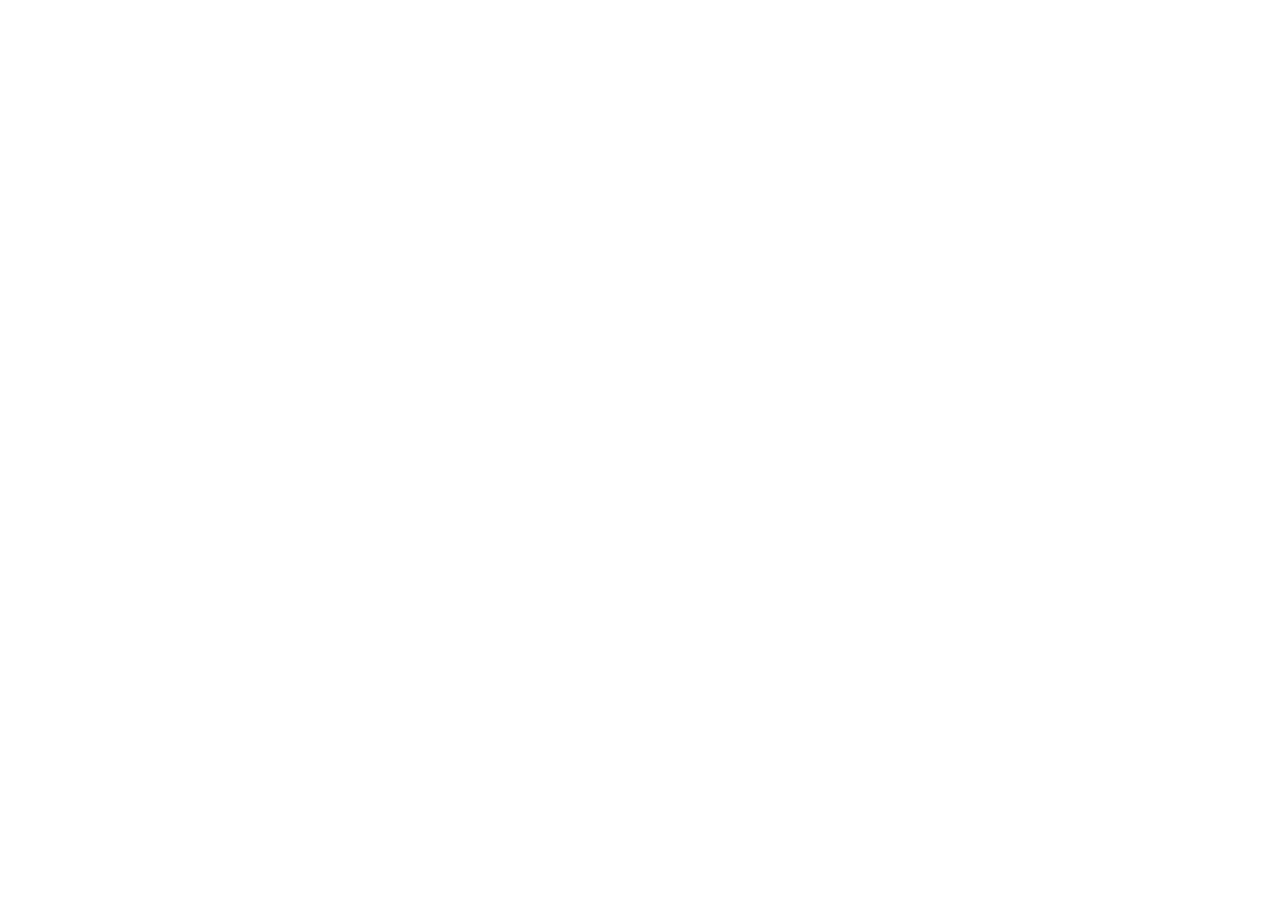
==== index.html @ 9ce5ea29 "Add files via upload" ====
<!DOCTYPE html>
<html lang="en">
<head>
  <meta charset="UTF-8">
  <meta name="viewport" content="width=device-width, initial-scale=1">
  <title>Gecko Lab — Biomimicry Research Platform</title>
  <link rel="stylesheet" href="css/style.css">
  <style>
    .main-content { max-width:1100px; padding-top:0 }

    /* ── Hero ── */
    .hero {
      min-height:calc(100vh - 58px);
      display:flex;flex-direction:column;justify-content:center;
      padding:4rem 0 3rem;position:relative;
    }
    .hero-canvas {
      position:fixed;top:58px;left:0;right:0;bottom:0;
      pointer-events:none;z-index:0;opacity:.6;
    }
    .hero-inner{position:relative;z-index:1}

    .eyebrow {
      display:flex;align-items:center;gap:1rem;margin-bottom:2rem;
    }
    .eyebrow-line{flex:1;max-width:60px;height:1px;background:var(--teal-mid)}
    .eyebrow-text {
      font-family:var(--fm);font-size:.65rem;letter-spacing:.18em;
      text-transform:uppercase;color:var(--teal);
    }

    .hero-title {
      font-family:var(--fd);
      font-size:clamp(3.5rem,9vw,7rem);
      font-weight:900;line-height:.92;letter-spacing:-.04em;
      color:var(--t1);margin-bottom:1.4rem;
      position:relative;
    }
    .hero-title .line-italic {
      display:block;font-style:italic;color:var(--teal);
      font-weight:300;font-size:.7em;letter-spacing:-.01em;
    }
    .hero-title .line-sub {
      display:block;font-weight:300;font-style:italic;
      font-size:.32em;color:var(--t3);letter-spacing:.02em;
      margin-top:.4rem;
    }

    .hero-desc {
      max-width:540px;font-size:1.05rem;color:var(--t2);
      line-height:1.7;margin-bottom:2.5rem;
    }

    .hero-stats {
      display:flex;gap:0;
      border:1px solid var(--border);border-radius:var(--r2);
      overflow:hidden;margin-bottom:3rem;
      width:fit-content;
    }
    .hero-stat {
      padding:1.2rem 1.8rem;border-right:1px solid var(--border);
      min-width:130px;
    }
    .hero-stat:last-child{border-right:none}
    .hero-stat .sv {
      font-family:var(--fm);font-size:1.35rem;font-weight:700;
      color:var(--teal);line-height:1;display:block;
    }
    .hero-stat .sl {
      font-family:var(--fm);font-size:.6rem;letter-spacing:.1em;
      text-transform:uppercase;color:var(--t3);margin-top:.35rem;display:block;
    }

    .hero-cta { display:flex;gap:.8rem;flex-wrap:wrap;align-items:center }
    .cta-primary {
      display:inline-flex;align-items:center;gap:.6rem;
      font-family:var(--fm);font-size:.78rem;font-weight:700;letter-spacing:.08em;
      text-transform:uppercase;padding:.75rem 1.6rem;border-radius:var(--r1);
      background:var(--teal);color:var(--bg);text-decoration:none;
      transition:.25s var(--ease);box-shadow:0 0 24px rgba(0,240,160,.3);
    }
    .cta-primary:hover{box-shadow:0 0 40px rgba(0,240,160,.5);transform:translateY(-2px)}
    .cta-secondary {
      display:inline-flex;align-items:center;gap:.5rem;
      font-family:var(--fm);font-size:.76rem;letter-spacing:.07em;
      text-transform:uppercase;padding:.72rem 1.4rem;border-radius:var(--r1);
      border:1px solid var(--border-2);color:var(--t2);text-decoration:none;
      transition:.2s var(--ease);background:transparent;
    }
    .cta-secondary:hover{color:var(--teal);border-color:var(--teal);background:var(--teal-dim)}

    /* ── Intro callout ── */
    .intro-block {
      background:linear-gradient(135deg,rgba(0,240,160,.065),rgba(0,240,160,.015));
      border:1px solid var(--border-2);border-radius:var(--r3);
      padding:2.2rem 2.5rem;margin:3rem 0;
      display:grid;grid-template-columns:1fr 2fr;gap:2rem;align-items:center;
    }
    .intro-block .ib-stat {
      text-align:center;
      border-right:1px solid var(--border);padding-right:2rem;
    }
    .ib-big {
      font-family:var(--fm);font-size:2.8rem;font-weight:700;
      color:var(--teal);line-height:1;display:block;
    }
    .ib-sub {
      font-family:var(--fm);font-size:.62rem;letter-spacing:.12em;
      text-transform:uppercase;color:var(--t3);margin-top:.5rem;display:block;
    }
    .intro-block h2{color:var(--teal);font-size:1.1rem;margin-bottom:.6rem}

    /* ── Nav section ── */
    .explore-label {
      font-family:var(--fm);font-size:.64rem;letter-spacing:.18em;
      text-transform:uppercase;color:var(--t4);margin-bottom:1.2rem;
      display:flex;align-items:center;gap:.8rem;
    }
    .explore-label::after{content:'';flex:1;height:1px;background:var(--border)}

    @media(max-width:680px){
      .hero-stats{flex-wrap:wrap;width:100%}
      .hero-stat{border-right:none;border-bottom:1px solid var(--border);min-width:calc(50% - 0px)}
      .intro-block{grid-template-columns:1fr}
      .ib-stat{border-right:none;border-bottom:1px solid var(--border);padding-right:0;padding-bottom:1.5rem;margin-bottom:.5rem}
    }
  </style>
</head>
<body>
<script src="js/layout.js"></script>
<script>
document.getElementById("main-content").style.maxWidth = "1100px";

// Particle hero canvas
const heroCanvasHTML = `<canvas class="hero-canvas" id="heroCanvas"></canvas>`;

document.getElementById("page-content").innerHTML = `
${heroCanvasHTML}

<div class="hero">
  <div class="hero-inner">

    <div class="eyebrow">
      <div class="eyebrow-line"></div>
      <span class="eyebrow-text">Specimen Archive — Gekkonidae Adhesion</span>
      <div class="eyebrow-line"></div>
    </div>

    <h1 class="hero-title reveal">
      Gecko
      <em class="line-italic">Inspired</em>
      Adhesion
      <span class="line-sub">An interactive biomimicry research platform</span>
    </h1>

    <p class="hero-desc reveal reveal-delay-1">
      How does a 100g lizard cling to glass with 150kg of adhesive force — with no glue, no suction,
      and no residue? The answer is 200 million years of evolution and 10 trillion molecular interactions.
      Explore the science that is reshaping materials, medicine, and space engineering.
    </p>

    <div class="hero-stats reveal reveal-delay-2">
      <div class="hero-stat">
        <span class="sv">~200,000</span>
        <span class="sl">Setae per toe</span>
      </div>
      <div class="hero-stat">
        <span class="sv">0.3–0.6<span style="font-size:.7em;font-weight:400"> nm</span></span>
        <span class="sl">VdW contact range</span>
      </div>
      <div class="hero-stat">
        <span class="sv">136 kg</span>
        <span class="sl">Load capacity</span>
      </div>
      <div class="hero-stat">
        <span class="sv">2002</span>
        <span class="sl">Mechanism proven</span>
      </div>
    </div>

    <div class="hero-cta reveal reveal-delay-3">
      <a class="cta-primary" href="setae.html">↓ Explore the Setae Model</a>
      <a class="cta-secondary" href="simulation.html">→ Run Simulation</a>
    </div>

  </div>
</div>

<div class="intro-block reveal">
  <div class="ib-stat">
    <span class="ib-big">×27</span>
    <span class="ib-sub">Stronger than 3M tape<br>per unit area</span>
  </div>
  <div>
    <h2>What is Gecko Biomimicry?</h2>
    <p>
      Geckos adhere to any surface — glass, concrete, vacuum — using millions of <strong style="color:var(--t1)">setae</strong>: hair-like
      β-keratin filaments that branch into nanoscale <strong style="color:var(--t1)">spatulae</strong>. At 0.3–0.6 nm separation,
      <strong style="color:var(--t1)">van der Waals forces</strong> engage — individually weak, collectively irresistible. The grip is
      directional, dry, residue-free, and self-cleaning. Scientists have spent two decades building synthetic versions.
      This platform documents that journey.
    </p>
  </div>
</div>

<div class="explore-label">Explore the Research</div>

<div class="nav-grid">
  <a class="nav-card reveal" href="mechanism.html">
    <span class="nc-coord">01 / PHYSICS</span>
    <span class="nc-icon">⚛️</span>
    <div class="nc-title">Mechanism</div>
    <div class="nc-desc">Interactive van der Waals force explorer — adjust distance and contact quality, watch the physics change.</div>
    <div class="nc-arrow">Explore → </div>
  </a>
  <a class="nav-card reveal reveal-delay-1" href="setae.html">
    <span class="nc-coord">02 / ANATOMY</span>
    <span class="nc-icon">🔬</span>
    <div class="nc-title">Setae Anatomy</div>
    <div class="nc-desc">Scroll-driven zoom from gecko toe → lamellae → setae → spatulae → van der Waals molecules.</div>
    <div class="nc-arrow">Explore → </div>
  </a>
  <a class="nav-card reveal reveal-delay-2" href="simulation.html">
    <span class="nc-coord">03 / SIMULATION</span>
    <span class="nc-icon">📐</span>
    <div class="nc-title">Load Simulation</div>
    <div class="nc-desc">Compare 5 adhesive types under real loads across Earth, Mars, Moon, and the ISS. Peer-reviewed physics.</div>
    <div class="nc-arrow">Explore → </div>
  </a>
  <a class="nav-card reveal" href="applications.html">
    <span class="nc-coord">04 / ENGINEERING</span>
    <span class="nc-icon">🚀</span>
    <div class="nc-title">Applications</div>
    <div class="nc-desc">Gecko tape to NASA Astrobee — how this biology is reshaping robotics, medicine, and space exploration.</div>
    <div class="nc-arrow">Explore → </div>
  </a>
  <a class="nav-card reveal reveal-delay-1" href="timeline.html">
    <span class="nc-coord">05 / HISTORY</span>
    <span class="nc-icon">📅</span>
    <div class="nc-title">Timeline</div>
    <div class="nc-desc">From Kellar Autumn's 2002 van der Waals proof to NASA ISS deployment in 2021 — two decades of breakthroughs.</div>
    <div class="nc-arrow">Explore → </div>
  </a>
  <a class="nav-card reveal reveal-delay-2" href="future.html">
    <span class="nc-coord">06 / FRONTIER</span>
    <span class="nc-icon">🔭</span>
    <div class="nc-title">Future Potential</div>
    <div class="nc-desc">Carbon nanotube setae, switchable adhesion, orbital debris capture — what the next decade holds.</div>
    <div class="nc-arrow">Explore → </div>
  </a>
  <a class="nav-card reveal" href="research.html">
    <span class="nc-coord">07 / LITERATURE</span>
    <span class="nc-icon">📄</span>
    <div class="nc-title">Research Papers</div>
    <div class="nc-desc">The foundational Nature, PNAS, and Science papers with live DOI links and key findings.</div>
    <div class="nc-arrow">Explore → </div>
  </a>
  <a class="nav-card reveal reveal-delay-1" href="about.html">
    <span class="nc-coord">08 / PROJECT</span>
    <span class="nc-icon">🧪</span>
    <div class="nc-title">About</div>
    <div class="nc-desc">The team, the project scope, and the academic context behind this research platform.</div>
    <div class="nc-arrow">Explore → </div>
  </a>
</div>
`;

// ── Hero particle canvas ──────────────────────────────────────────
(function() {
  const canvas = document.getElementById("heroCanvas");
  if (!canvas) return;
  const ctx = canvas.getContext("2d");
  let W, H, dpr, particles = [], connections = [];

  function resize() {
    dpr = Math.min(window.devicePixelRatio || 1, 2);
    W = window.innerWidth; H = window.innerHeight;
    canvas.style.width = W + "px"; canvas.style.height = H + "px";
    canvas.width = W * dpr; canvas.height = H * dpr;
    ctx.setTransform(dpr, 0, 0, dpr, 0, 0);
    init();
  }

  function init() {
    const n = Math.floor((W * H) / 22000);
    particles = Array.from({ length: n }, () => ({
      x: Math.random() * W, y: Math.random() * H,
      vx: (Math.random() - .5) * .25, vy: (Math.random() - .5) * .25,
      r: .8 + Math.random() * 1.8,
      a: .1 + Math.random() * .5,
      type: "teal",
    }));
  }

  function draw() {
    ctx.clearRect(0, 0, W, H);

    // Draw connections
    for (let i = 0; i < particles.length; i++) {
      for (let j = i + 1; j < particles.length; j++) {
        const p = particles[i], q = particles[j];
        const dx = p.x - q.x, dy = p.y - q.y;
        const dist = Math.sqrt(dx*dx + dy*dy);
        if (dist < 140) {
          const alpha = (1 - dist/140) * .12;
          ctx.strokeStyle = `rgba(0,240,160,${alpha})`;
          ctx.lineWidth = .5;
          ctx.beginPath(); ctx.moveTo(p.x, p.y); ctx.lineTo(q.x, q.y); ctx.stroke();
        }
      }
    }

    // Draw particles
    particles.forEach(p => {
      p.x += p.vx; p.y += p.vy;
      if (p.x < 0 || p.x > W) p.vx *= -1;
      if (p.y < 0 || p.y > H) p.vy *= -1;
      const color = `rgba(0,240,160,${p.a})`;
      ctx.fillStyle = color;
      ctx.beginPath(); ctx.arc(p.x, p.y, p.r, 0, Math.PI*2); ctx.fill();
    });

    requestAnimationFrame(draw);
  }

  window.addEventListener("resize", resize);
  resize();
  draw();
})();
</script>
</body>
</html>
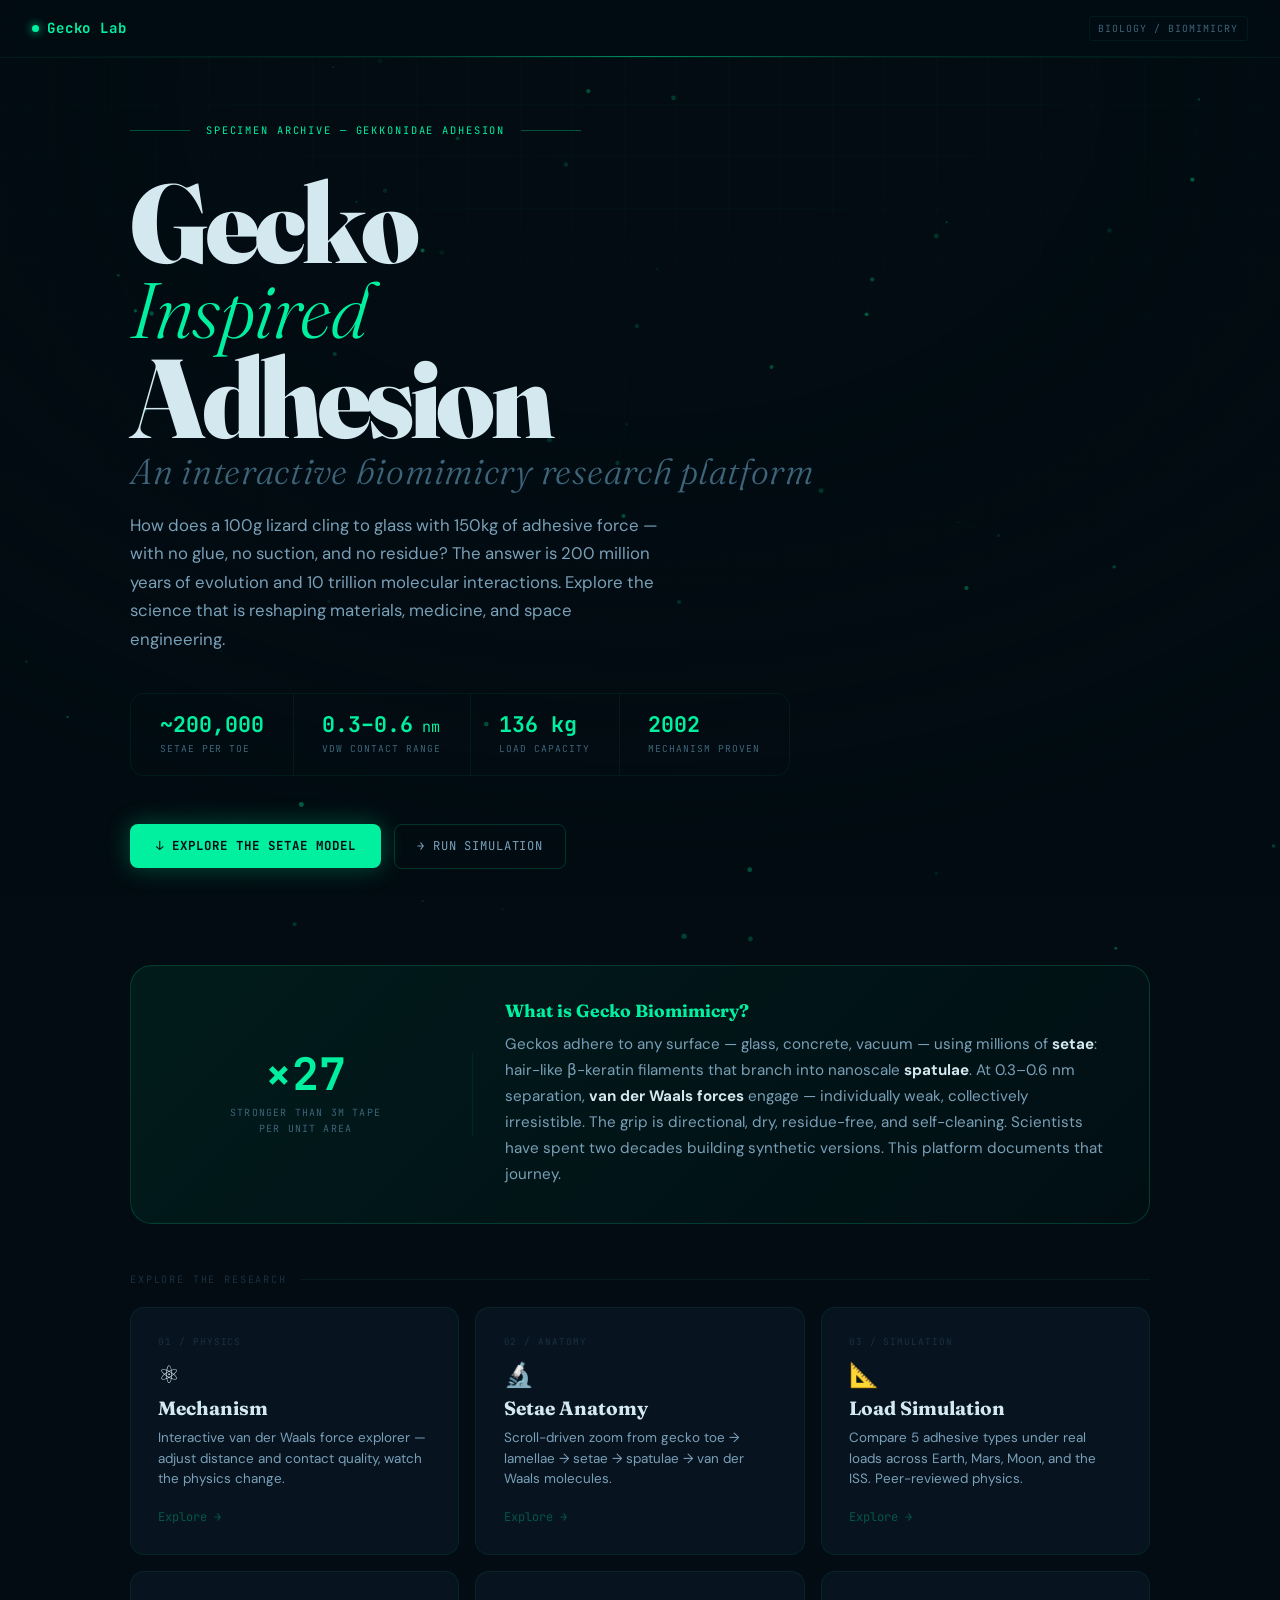
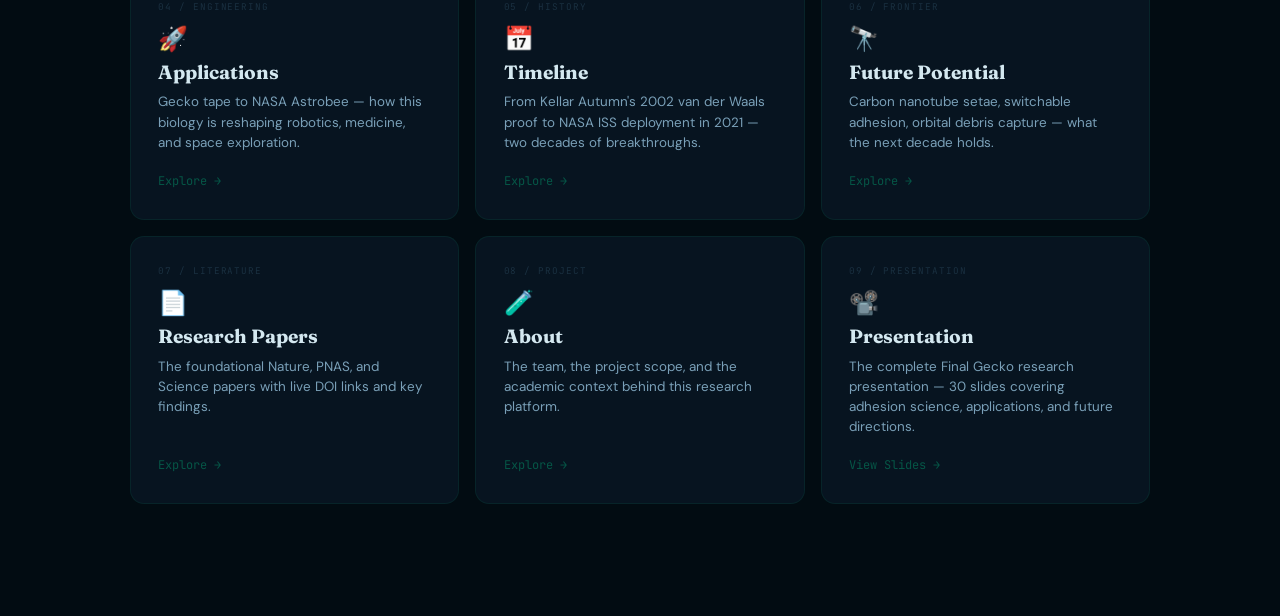
==== commit e5a37211: "Update index.html" ====
--- a/index.html
+++ b/index.html
@@ -262,6 +262,13 @@
     <div class="nc-desc">The team, the project scope, and the academic context behind this research platform.</div>
     <div class="nc-arrow">Explore → </div>
   </a>
+  <a class="nav-card reveal reveal-delay-2" href="presentation.html">
+    <span class="nc-coord">09 / PRESENTATION</span>
+    <span class="nc-icon">📽️</span>
+    <div class="nc-title">Presentation</div>
+    <div class="nc-desc">The complete Final Gecko research presentation — 30 slides covering adhesion science, applications, and future directions.</div>
+    <div class="nc-arrow">View Slides → </div>
+  </a>
 </div>
 `;
 
--- a/css/style.css
+++ b/css/style.css
@@ -0,0 +1,686 @@
+/* ═══════════════════════════════════════════════════════════
+   GECKO LAB  —  DEEP SPECIMEN TERMINAL
+   Design System v5
+   Fonts: Fraunces · JetBrains Mono · DM Sans
+════════════════════════════════════════════════════════════ */
+
+@import url('https://fonts.googleapis.com/css2?family=Fraunces:ital,opsz,wght@0,9..144,300;0,9..144,700;0,9..144,900;1,9..144,300;1,9..144,700&family=JetBrains+Mono:wght@400;600;700&family=DM+Sans:ital,opsz,wght@0,9..40,300;0,9..40,400;0,9..40,500;1,9..40,300&display=swap');
+
+/* ── Tokens ─────────────────────────────────────────────── */
+:root {
+  --bg:         #020c12;
+  --bg-l1:      #071420;
+  --bg-l2:      #0b1e2e;
+  --bg-l3:      #102435;
+
+  --teal:       #00f0a0;
+  --teal-2:     #00c880;
+  --teal-dim:   rgba(0,240,160,.10);
+  --teal-mid:   rgba(0,240,160,.30);
+  --teal-glow:  0 0 28px rgba(0,240,160,.20), 0 0 80px rgba(0,240,160,.06);
+
+  --blue:       #2ab4ff;
+  --blue-dim:   rgba(42,180,255,.10);
+
+  --amber:      #ffbd59;
+  --amber-dim:  rgba(255,189,89,.10);
+  --amber-glow: 0 0 24px rgba(255,189,89,.18);
+
+  --red:        #ff5252;
+  --green:      #3dff9a;
+  --purple:     #b47dff;
+
+  --t1:         #d4e8f0;
+  --t2:         #7aa0b8;
+  --t3:         #3d6478;
+  --t4:         #1a3040;
+
+  --border:     rgba(0,240,160,.07);
+  --border-2:   rgba(0,240,160,.18);
+  --border-3:   rgba(0,240,160,.42);
+
+  --fd: 'Fraunces', Georgia, serif;
+  --fm: 'JetBrains Mono', monospace;
+  --fb: 'DM Sans', system-ui, sans-serif;
+
+  --r1: 8px;
+  --r2: 14px;
+  --r3: 22px;
+
+  --ease: cubic-bezier(.22,1,.36,1);
+}
+
+/* ── Reset ──────────────────────────────────────────────── */
+*,*::before,*::after{margin:0;padding:0;box-sizing:border-box}
+html{scroll-behavior:smooth;-webkit-text-size-adjust:100%}
+
+body {
+  font-family: var(--fb);
+  font-size: 16px;
+  font-weight: 400;
+  line-height: 1.6;
+  color: var(--t1);
+  background: var(--bg);
+  min-height: 100vh;
+  overflow-x: hidden;
+  -webkit-tap-highlight-color: transparent;
+}
+
+/* Fine grid texture */
+body::before {
+  content:'';
+  position:fixed;inset:0;z-index:0;pointer-events:none;
+  background-image:
+    linear-gradient(rgba(0,240,160,.025) 1px, transparent 1px),
+    linear-gradient(90deg, rgba(0,240,160,.025) 1px, transparent 1px);
+  background-size: 52px 52px;
+  mask-image: radial-gradient(ellipse 100% 70% at 50% 0%, #000 30%, transparent 100%);
+}
+
+/* Vignette */
+body::after {
+  content:'';
+  position:fixed;inset:0;z-index:0;pointer-events:none;
+  background: radial-gradient(ellipse 90% 90% at 50% 10%, transparent 40%, rgba(2,12,18,.7) 100%);
+}
+
+/* ══════════════════════════════════════════════════════════
+   TOPBAR
+══════════════════════════════════════════════════════════ */
+.topbar {
+  position:sticky;top:0;z-index:200;height:58px;
+  display:flex;align-items:center;justify-content:space-between;
+  padding:0 2rem;
+  background:rgba(2,12,18,.90);
+  backdrop-filter:blur(24px) saturate(180%);
+  -webkit-backdrop-filter:blur(24px) saturate(180%);
+  border-bottom:1px solid var(--border);
+}
+
+/* animated scan line bottom */
+.topbar::after {
+  content:'';
+  position:absolute;bottom:0;left:0;right:0;height:1px;
+  background: linear-gradient(90deg,
+    transparent 0%, var(--teal-mid) 30%,
+    var(--teal) 50%, var(--teal-mid) 70%, transparent 100%);
+  opacity:.55;
+  animation: scan-slide 6s linear infinite;
+}
+@keyframes scan-slide {
+  0%{background-position:-200% 0} 100%{background-position:200% 0}
+}
+
+.nav-left{display:flex;align-items:center;gap:.9rem}
+.nav-right{display:flex;align-items:center;gap:.8rem}
+
+.brand {
+  font-family:var(--fm);font-size:.88rem;font-weight:700;
+  color:var(--teal);text-decoration:none;letter-spacing:.06em;
+  display:flex;align-items:center;gap:.5rem;
+}
+.brand-dot {
+  width:7px;height:7px;border-radius:50%;background:var(--teal);
+  box-shadow:0 0 10px var(--teal);
+  animation:brand-pulse 2.4s ease-in-out infinite;
+}
+@keyframes brand-pulse{0%,100%{opacity:1;transform:scale(1)} 50%{opacity:.4;transform:scale(.65)}}
+
+.back-btn {
+  font-family:var(--fm);font-size:.72rem;letter-spacing:.06em;
+  color:var(--t3);text-decoration:none;
+  display:flex;align-items:center;gap:.35rem;
+  padding:.3rem .7rem;border-radius:var(--r1);
+  border:1px solid var(--border);background:transparent;
+  cursor:pointer;transition:.2s var(--ease);
+}
+.back-btn:hover{color:var(--teal);border-color:var(--border-2);background:var(--teal-dim)}
+
+.breadcrumb {
+  font-family:var(--fm);font-size:.68rem;letter-spacing:.08em;
+  text-transform:uppercase;color:var(--t3);
+  display:flex;align-items:center;gap:.4rem;
+}
+.breadcrumb::before{content:'//';color:var(--t4)}
+
+.nav-pill {
+  font-family:var(--fm);font-size:.62rem;letter-spacing:.1em;
+  text-transform:uppercase;color:var(--t3);
+  padding:.2rem .55rem;border:1px solid var(--border);border-radius:3px;
+}
+
+/* ══════════════════════════════════════════════════════════
+   LAYOUT
+══════════════════════════════════════════════════════════ */
+.main-wrapper{position:relative;z-index:1;min-height:100vh}
+
+.main-content {
+  padding:3.5rem 2.5rem 7rem;
+  max-width:1000px;margin:0 auto;width:100%;
+}
+.main-content.full-bleed{max-width:1400px}
+.main-content.no-pad{padding:0;max-width:100%}
+
+/* ══════════════════════════════════════════════════════════
+   TYPOGRAPHY
+══════════════════════════════════════════════════════════ */
+h1 {
+  font-family:var(--fd);
+  font-size:clamp(2.2rem,5vw,3.4rem);
+  font-weight:900;line-height:1.05;letter-spacing:-.03em;
+  color:var(--t1);margin-bottom:1.4rem;
+}
+h1 em{font-style:italic;color:var(--teal)}
+h1 .dim{color:var(--t3);font-weight:300}
+
+h2 {
+  font-family:var(--fd);
+  font-size:1.5rem;font-weight:700;line-height:1.15;
+  color:var(--t1);margin-bottom:.65rem;
+}
+h3 {
+  font-family:var(--fb);
+  font-size:1rem;font-weight:500;color:var(--t1);
+}
+p{color:var(--t2);line-height:1.72;font-size:.95rem}
+
+/* Mono label */
+.tag {
+  font-family:var(--fm);font-size:.64rem;font-weight:600;
+  letter-spacing:.12em;text-transform:uppercase;
+  padding:.22rem .65rem;border-radius:3px;
+  display:inline-flex;align-items:center;gap:.4rem;
+}
+.tag::before{content:'◆';font-size:.5rem}
+.tag-teal {background:var(--teal-dim);color:var(--teal);border:1px solid rgba(0,240,160,.2)}
+.tag-amber{background:var(--amber-dim);color:var(--amber);border:1px solid rgba(255,189,89,.2)}
+.tag-blue {background:var(--blue-dim); color:var(--blue); border:1px solid rgba(42,180,255,.2)}
+.tag-red  {background:rgba(255,82,82,.08);color:var(--red); border:1px solid rgba(255,82,82,.2)}
+.tag-purple{background:rgba(180,125,255,.08);color:var(--purple);border:1px solid rgba(180,125,255,.2)}
+.tag-green{background:rgba(61,255,154,.08);color:var(--green);border:1px solid rgba(61,255,154,.2)}
+
+/* Section divider */
+.section-rule {
+  display:flex;align-items:center;gap:1rem;
+  margin:3rem 0 1.8rem;
+}
+.section-rule::before,.section-rule::after {
+  content:'';flex:1;height:1px;
+  background:linear-gradient(90deg, var(--border-2), transparent);
+}
+.section-rule::before{background:linear-gradient(90deg,transparent,var(--border-2))}
+.section-rule span {
+  font-family:var(--fm);font-size:.64rem;font-weight:600;
+  letter-spacing:.15em;text-transform:uppercase;color:var(--teal);
+  white-space:nowrap;
+}
+
+/* ══════════════════════════════════════════════════════════
+   CARD SYSTEM
+══════════════════════════════════════════════════════════ */
+.card {
+  background:var(--bg-l1);
+  border:1px solid var(--border);
+  border-radius:var(--r2);
+  padding:1.8rem;
+  transition:.35s var(--ease);
+  position:relative;overflow:hidden;
+}
+.card::before {
+  content:'';position:absolute;top:0;right:0;
+  width:80px;height:80px;
+  background:radial-gradient(circle at top right,rgba(0,240,160,.05),transparent 70%);
+  pointer-events:none;
+}
+.card:hover {
+  border-color:var(--border-2);
+  background:var(--bg-l2);
+  box-shadow:var(--teal-glow);
+  transform:translateY(-2px);
+}
+.card-link{text-decoration:none;color:inherit;display:block}
+
+/* specimen corner tag */
+.card .specimen-id {
+  position:absolute;top:.9rem;right:.9rem;
+  font-family:var(--fm);font-size:.58rem;letter-spacing:.1em;
+  color:var(--t4);text-transform:uppercase;
+}
+
+/* ══════════════════════════════════════════════════════════
+   NAV CARDS (home)
+══════════════════════════════════════════════════════════ */
+.nav-grid {
+  display:grid;
+  grid-template-columns:repeat(auto-fill,minmax(270px,1fr));
+  gap:1rem;
+}
+.nav-card {
+  background:var(--bg-l1);border:1px solid var(--border);
+  border-radius:var(--r2);padding:1.7rem;
+  text-decoration:none;color:inherit;
+  display:flex;flex-direction:column;gap:.6rem;
+  transition:.3s var(--ease);position:relative;overflow:hidden;
+  min-height:168px;
+}
+.nav-card:hover {
+  border-color:var(--border-2);background:var(--bg-l2);
+  transform:translateY(-4px);box-shadow:var(--teal-glow);
+}
+/* bottom accent bar on hover */
+.nav-card::after {
+  content:'';
+  position:absolute;bottom:0;left:0;right:0;height:2px;
+  background:linear-gradient(90deg,var(--teal),var(--blue));
+  transform:scaleX(0);transform-origin:left;transition:.35s var(--ease);
+}
+.nav-card:hover::after{transform:scaleX(1)}
+/* coordinate label */
+.nc-coord {
+  font-family:var(--fm);font-size:.58rem;letter-spacing:.1em;
+  color:var(--t4);margin-bottom:.2rem;
+}
+.nc-icon{font-size:1.5rem;line-height:1}
+.nc-title {
+  font-family:var(--fd);font-size:1.2rem;font-weight:700;
+  color:var(--t1);line-height:1.15;
+}
+.nc-desc{font-size:.84rem;color:var(--t2);line-height:1.5;flex:1}
+.nc-arrow {
+  margin-top:.6rem;font-family:var(--fm);font-size:.75rem;
+  color:var(--teal-mid);transition:.2s var(--ease);
+  display:flex;align-items:center;gap:.3rem;
+}
+.nav-card:hover .nc-arrow{color:var(--teal);transform:translateX(4px)}
+
+/* ══════════════════════════════════════════════════════════
+   STAT DISPLAY
+══════════════════════════════════════════════════════════ */
+.stat-val {
+  font-family:var(--fm);font-size:1.6rem;font-weight:700;
+  color:var(--amber);line-height:1;
+}
+.stat-lbl {
+  font-family:var(--fm);font-size:.62rem;letter-spacing:.1em;
+  text-transform:uppercase;color:var(--t3);margin-top:.3rem;
+}
+
+/* ══════════════════════════════════════════════════════════
+   PAGE HEADER
+══════════════════════════════════════════════════════════ */
+.page-hero {
+  padding:3.5rem 0 2.5rem;
+  border-bottom:1px solid var(--border);
+  margin-bottom:2.8rem;
+  position:relative;
+}
+.page-hero .ph-top {
+  display:flex;align-items:center;gap:1rem;
+  margin-bottom:1.2rem;flex-wrap:wrap;
+}
+
+/* ══════════════════════════════════════════════════════════
+   CALLOUT / HIGHLIGHT
+══════════════════════════════════════════════════════════ */
+.callout {
+  background:linear-gradient(135deg,rgba(0,240,160,.06),rgba(0,240,160,.02));
+  border:1px solid var(--border-2);border-radius:var(--r3);
+  padding:2rem 2.4rem;margin:2.5rem 0;
+  position:relative;overflow:hidden;
+}
+.callout::before {
+  content:'';position:absolute;top:-60px;right:-60px;
+  width:160px;height:160px;border-radius:50%;
+  background:radial-gradient(circle,rgba(0,240,160,.1),transparent 70%);
+}
+.callout h2{color:var(--teal);margin-bottom:.6rem;font-size:1.15rem}
+
+/* ══════════════════════════════════════════════════════════
+   INPUTS & CONTROLS
+══════════════════════════════════════════════════════════ */
+input[type=range] {
+  width:100%;cursor:pointer;appearance:none;
+  height:3px;border-radius:2px;
+  background:var(--bg-l3);outline:none;
+  accent-color:var(--teal);
+}
+input[type=range]::-webkit-slider-thumb {
+  appearance:none;width:14px;height:14px;border-radius:50%;
+  background:var(--teal);cursor:pointer;
+  border:2px solid var(--bg);
+  box-shadow:0 0 8px rgba(0,240,160,.5);
+  transition:.15s;
+}
+input[type=range]::-webkit-slider-thumb:hover{transform:scale(1.2)}
+
+input[type=number],input[type=text],select {
+  width:100%;padding:.55rem .8rem;
+  border-radius:var(--r1);
+  border:1px solid var(--border-2);
+  background:rgba(0,0,0,.3);
+  color:var(--t1);
+  font-family:var(--fm);font-size:.85rem;
+  outline:none;transition:.2s;
+  -webkit-appearance:none;
+}
+input[type=number]:focus,select:focus {
+  border-color:var(--teal);
+  box-shadow:0 0 0 2px var(--teal-dim);
+}
+
+/* ══════════════════════════════════════════════════════════
+   BUTTON
+══════════════════════════════════════════════════════════ */
+.btn {
+  display:inline-flex;align-items:center;gap:.5rem;
+  font-family:var(--fm);font-size:.74rem;font-weight:600;
+  letter-spacing:.07em;text-transform:uppercase;
+  padding:.55rem 1.1rem;border-radius:var(--r1);
+  border:1px solid var(--border-2);
+  background:var(--teal-dim);color:var(--teal);
+  cursor:pointer;transition:.2s var(--ease);
+  text-decoration:none;white-space:nowrap;
+}
+.btn:hover{background:var(--teal);color:var(--bg);border-color:var(--teal);box-shadow:var(--teal-glow)}
+.btn-ghost{background:transparent;color:var(--t2);border-color:var(--border)}
+.btn-ghost:hover{color:var(--t1);background:rgba(255,255,255,.05);border-color:rgba(255,255,255,.15)}
+
+/* ══════════════════════════════════════════════════════════
+   TIMELINE
+══════════════════════════════════════════════════════════ */
+.timeline{position:relative;padding-left:2.6rem}
+.timeline::before {
+  content:'';position:absolute;left:.65rem;top:.5rem;bottom:.5rem;width:2px;
+  background:linear-gradient(180deg,var(--teal),var(--blue),rgba(0,240,160,.1));
+  border-radius:2px;
+}
+.tl-item{position:relative;margin-bottom:2.6rem}
+.tl-dot {
+  position:absolute;left:-2.15rem;top:.4rem;
+  width:14px;height:14px;border-radius:50%;
+  background:var(--bg);border:2px solid var(--teal);
+  box-shadow:0 0 10px rgba(0,240,160,.5);
+  transition:.3s var(--ease);z-index:2;
+}
+.tl-item:hover .tl-dot {
+  background:var(--teal);transform:scale(1.4);
+  box-shadow:0 0 20px rgba(0,240,160,.8);
+}
+.tl-year {
+  font-family:var(--fm);font-size:.7rem;letter-spacing:.12em;
+  color:var(--teal);font-weight:700;margin-bottom:.4rem;
+  text-transform:uppercase;
+}
+.tl-card {
+  background:var(--bg-l1);border:1px solid var(--border);
+  border-radius:var(--r2);padding:1.4rem 1.6rem;transition:.3s var(--ease);
+}
+.tl-item:hover .tl-card{border-color:var(--border-2);box-shadow:var(--teal-glow)}
+.tl-card h2{font-size:1.05rem;font-weight:600;margin-bottom:.45rem}
+.tl-card p{font-size:.88rem;line-height:1.65}
+.tl-ref{font-family:var(--fm);font-size:.7rem;color:var(--t4);margin-top:.5rem}
+.tl-ref a{color:rgba(0,240,160,.45);text-decoration:none;transition:.15s}
+.tl-ref a:hover{color:var(--teal)}
+
+/* ══════════════════════════════════════════════════════════
+   PAPER CARDS (research)
+══════════════════════════════════════════════════════════ */
+.paper-card {
+  background:var(--bg-l1);border:1px solid var(--border);
+  border-radius:var(--r2);padding:1.6rem 1.9rem;
+  margin-bottom:.9rem;text-decoration:none;color:inherit;
+  display:block;transition:.3s var(--ease);position:relative;
+}
+.paper-card:hover{border-color:var(--border-2);transform:translateX(5px);box-shadow:var(--teal-glow)}
+.paper-meta{display:flex;align-items:center;gap:.7rem;margin-bottom:.7rem;flex-wrap:wrap}
+.paper-year{font-family:var(--fm);font-size:.7rem;font-weight:700;color:var(--teal)}
+.paper-journal{font-family:var(--fm);font-size:.68rem;color:var(--t3);font-style:italic}
+.paper-card h2{font-size:1.0rem;font-weight:500;margin-bottom:.5rem;line-height:1.4}
+.paper-card p{font-size:.86rem;line-height:1.6;margin-bottom:.8rem}
+.paper-links{display:flex;gap:.5rem;flex-wrap:wrap}
+.plink {
+  display:inline-flex;align-items:center;gap:.3rem;
+  font-family:var(--fm);font-size:.68rem;font-weight:600;
+  padding:.28rem .7rem;border-radius:5px;text-decoration:none;transition:.2s;
+}
+.plink-p{background:var(--teal-dim);color:var(--teal);border:1px solid rgba(0,240,160,.2)}
+.plink-p:hover{background:var(--teal);color:var(--bg)}
+.plink-s{background:rgba(255,255,255,.03);color:var(--t3);border:1px solid rgba(255,255,255,.07)}
+.plink-s:hover{color:var(--t1);background:rgba(255,255,255,.07)}
+
+/* ══════════════════════════════════════════════════════════
+   APPLICATION CARDS
+══════════════════════════════════════════════════════════ */
+.app-grid{display:grid;grid-template-columns:repeat(auto-fill,minmax(290px,1fr));gap:1.1rem}
+.app-card {
+  background:var(--bg-l1);border:1px solid var(--border);
+  border-radius:var(--r3);padding:1.9rem;
+  transition:.35s var(--ease);position:relative;overflow:hidden;
+  display:flex;flex-direction:column;
+}
+.app-card::before {
+  content:'';position:absolute;top:0;right:0;
+  width:120px;height:120px;
+  background:radial-gradient(circle at top right,rgba(0,240,160,.05),transparent 70%);
+  pointer-events:none;
+}
+.app-card:hover {
+  border-color:var(--border-2);transform:translateY(-5px);
+  box-shadow:var(--teal-glow);background:var(--bg-l2);
+}
+.app-card h2{font-size:1.1rem;font-weight:600;margin:.8rem 0 .5rem}
+.app-card p{font-size:.88rem;color:var(--t2);line-height:1.65;flex:1;margin-bottom:.9rem}
+.app-detail {
+  font-size:.82rem;color:var(--t2);line-height:1.7;
+  border-top:1px solid var(--border);padding-top:.8rem;margin-top:auto;
+}
+.app-detail strong{color:var(--t1)}
+.app-links{display:flex;gap:.5rem;flex-wrap:wrap;margin-top:.8rem}
+
+/* Geckskin highlight */
+.highlight-card {
+  background:linear-gradient(135deg,rgba(0,240,160,.07),rgba(0,240,160,.02));
+  border:1px solid var(--border-2);border-radius:var(--r3);
+  padding:2.2rem;margin-bottom:2rem;
+  display:grid;grid-template-columns:1fr 1fr;gap:2rem;align-items:center;
+}
+.highlight-card h2{color:var(--teal);font-size:1.45rem;margin-bottom:.5rem}
+
+/* ══════════════════════════════════════════════════════════
+   FUTURE CARDS
+══════════════════════════════════════════════════════════ */
+.future-grid{display:grid;grid-template-columns:repeat(auto-fill,minmax(290px,1fr));gap:1.1rem}
+.future-card {
+  background:var(--bg-l1);border:1px solid var(--border);
+  border-radius:var(--r3);padding:1.9rem;transition:.35s var(--ease);
+}
+.future-card:hover {
+  border-color:var(--border-2);transform:translateY(-4px);
+  box-shadow:var(--teal-glow);background:var(--bg-l2);
+}
+.future-card .fi{font-size:1.9rem;margin-bottom:.9rem}
+.future-card h2{font-size:1.05rem;font-weight:600;margin-bottom:.5rem}
+.future-card p{font-size:.88rem;color:var(--t2);line-height:1.65;margin-bottom:.8rem}
+
+/* status badges */
+.status-badge {
+  display:inline-block;font-family:var(--fm);font-size:.62rem;
+  padding:.22rem .6rem;border-radius:3px;font-weight:600;
+  letter-spacing:.08em;text-transform:uppercase;
+}
+
+/* ══════════════════════════════════════════════════════════
+   SIMULATION
+══════════════════════════════════════════════════════════ */
+.sim-wrapper {
+  display:grid;
+  grid-template-columns:minmax(300px,380px) minmax(420px,1fr);
+  gap:1.5rem;align-items:stretch;
+}
+.sim-controls {
+  background:var(--bg-l1);border:1px solid var(--border);
+  border-radius:var(--r2);padding:1.5rem;
+}
+.sim-visual {
+  min-height:560px;
+  background:var(--bg-l1);border:1px solid var(--border);
+  border-radius:var(--r2);padding:.7rem;
+}
+#simCanvas {
+  width:100%;height:100%;display:block;
+  border-radius:10px;
+  background:linear-gradient(180deg,#030f18,#020c14);
+}
+.ctrl-head {
+  font-family:var(--fm);font-size:.64rem;font-weight:700;
+  letter-spacing:.14em;text-transform:uppercase;color:var(--teal);
+  margin-bottom:.7rem;margin-top:1.1rem;display:flex;align-items:center;gap:.5rem;
+}
+.ctrl-head:first-child{margin-top:0}
+.ctrl-head::before{content:'▸';font-size:.55rem}
+
+.adh-grid{display:grid;grid-template-columns:repeat(3,1fr);gap:.4rem}
+.adh-btn {
+  padding:.55rem .2rem;border-radius:var(--r1);
+  border:1px solid var(--border);background:rgba(255,255,255,.02);
+  color:var(--t3);cursor:pointer;transition:.2s var(--ease);
+  font-family:var(--fb);font-size:.75rem;text-align:center;line-height:1.3;
+  user-select:none;
+}
+.adh-btn:hover{border-color:var(--border-2);color:var(--t1)}
+.adh-btn.active{border-color:var(--teal);background:var(--teal-dim);color:var(--teal);font-weight:600}
+.adh-icon{font-size:1.1rem;display:block;margin-bottom:.1rem}
+.adh-sigma{font-size:.62rem;color:var(--t4);display:block;margin-top:.05rem}
+.adh-btn.active .adh-sigma{color:rgba(0,240,160,.5)}
+
+.preset-grid{display:grid;grid-template-columns:1fr 1fr;gap:.4rem}
+.preset-btn {
+  padding:.5rem .35rem;border-radius:var(--r1);
+  border:1px solid var(--border);background:transparent;
+  color:var(--t2);cursor:pointer;transition:.2s var(--ease);font-size:.78rem;
+  font-family:var(--fb);
+}
+.preset-btn:hover{border-color:var(--border-2);color:var(--t1)}
+.preset-btn.active{background:var(--teal);color:var(--bg);border-color:var(--teal);font-weight:700}
+
+.ctrl-label{font-size:.8rem;color:var(--t2);margin-bottom:.38rem;display:block}
+.ctrl-section{margin-bottom:.9rem}
+
+.results-box {
+  margin-top:.9rem;padding:.9rem;border-radius:var(--r2);
+  background:rgba(0,0,0,.3);border:1px solid var(--border);
+  font-family:var(--fm);font-size:.78rem;line-height:1.9;
+}
+.res-row{display:flex;justify-content:space-between;align-items:center}
+.res-val{color:var(--amber);font-weight:700}
+.max-load-row {
+  margin-top:.5rem;padding-top:.5rem;
+  border-top:1px solid var(--border);
+  font-size:.74rem;color:var(--t3);
+}
+.max-load-row strong{color:var(--t1)}
+.warning-banner {
+  display:none;margin-top:.55rem;padding:.55rem .7rem;
+  border-radius:var(--r1);
+  background:rgba(255,82,82,.08);border:1px solid rgba(255,82,82,.25);
+  color:var(--red);font-size:.78rem;line-height:1.5;
+  font-family:var(--fb);
+}
+.warning-banner.visible{display:block}
+.gravity-manual{display:flex;align-items:center;gap:.5rem;margin-top:.5rem}
+.gravity-manual input{width:88px}
+.gravity-manual span{font-family:var(--fm);font-size:.78rem;color:var(--t3)}
+
+/* ══════════════════════════════════════════════════════════
+   MECHANISM
+══════════════════════════════════════════════════════════ */
+.mech-grid {
+  display:grid;
+  grid-template-columns:minmax(310px,400px) minmax(420px,1fr);
+  gap:1.5rem;align-items:stretch;
+}
+.mech-panel,.mech-canvas-card,.mech-notes {
+  background:var(--bg-l1);border:1px solid var(--border);
+  border-radius:var(--r2);padding:1.4rem;
+}
+.metric-grid{display:grid;grid-template-columns:1fr 1fr;gap:.55rem;margin-top:1rem}
+.metric {
+  background:rgba(0,0,0,.25);border:1px solid var(--border);
+  border-radius:var(--r1);padding:.65rem .8rem;
+}
+.metric .mn {
+  font-family:var(--fm);font-size:.62rem;letter-spacing:.08em;
+  text-transform:uppercase;color:var(--t3);margin-bottom:.15rem;display:block;
+}
+.metric .mv {
+  font-family:var(--fm);font-size:.95rem;font-weight:700;color:var(--teal);
+}
+.equation {
+  font-family:var(--fm);font-size:.85rem;
+  background:rgba(0,0,0,.3);border:1px solid var(--border);
+  border-radius:var(--r1);padding:.8rem 1rem;
+  color:var(--t1);letter-spacing:.02em;line-height:1.6;
+  margin-top:.8rem;
+}
+.status-chip {
+  display:inline-block;margin-top:.8rem;
+  padding:.38rem .8rem;border-radius:999px;
+  font-family:var(--fm);font-size:.72rem;font-weight:600;letter-spacing:.05em;
+  border:1px solid transparent;
+}
+#vdwGraph {
+  width:100%;height:420px;border-radius:10px;display:block;
+  background:linear-gradient(180deg,#060f18,#040c14);margin-top:.7rem;
+}
+
+/* ══════════════════════════════════════════════════════════
+   SETAE SCROLL PAGE
+══════════════════════════════════════════════════════════ */
+#stage-title{font-family:var(--fd);font-size:1.1rem;font-weight:700;color:var(--teal);margin-bottom:.3rem}
+#stage-desc{font-family:var(--fb);font-size:.82rem;color:var(--t2);line-height:1.55}
+.stage-dot{width:8px;height:8px;border-radius:50%;background:rgba(0,240,160,.18);border:1px solid rgba(0,240,160,.35);cursor:pointer;transition:.3s var(--ease)}
+.stage-dot.active{background:var(--teal);box-shadow:0 0 10px rgba(0,240,160,.7);transform:scale(1.45)}
+
+/* ══════════════════════════════════════════════════════════
+   SCROLL REVEAL
+══════════════════════════════════════════════════════════ */
+.reveal{opacity:0;transform:translateY(24px);transition:opacity .55s var(--ease),transform .55s var(--ease)}
+.reveal.visible{opacity:1;transform:translateY(0)}
+.reveal-delay-1{transition-delay:.08s}
+.reveal-delay-2{transition-delay:.16s}
+.reveal-delay-3{transition-delay:.24s}
+.reveal-delay-4{transition-delay:.32s}
+
+/* ══════════════════════════════════════════════════════════
+   COMPARE TABLE
+══════════════════════════════════════════════════════════ */
+.compare-table{width:100%;border-collapse:collapse;font-size:.86rem}
+.compare-table th {
+  font-family:var(--fm);font-size:.65rem;letter-spacing:.1em;
+  text-transform:uppercase;color:var(--t3);
+  padding:.7rem .9rem;border-bottom:1px solid var(--border);text-align:left;
+}
+.compare-table td{padding:.8rem .9rem;border-bottom:1px solid var(--border);color:var(--t2)}
+.compare-table tr:hover td{background:rgba(0,240,160,.02);color:var(--t1)}
+.compare-table .hi{color:var(--teal);font-family:var(--fm);font-weight:700}
+
+/* ══════════════════════════════════════════════════════════
+   MOBILE
+══════════════════════════════════════════════════════════ */
+@media(max-width:900px){
+  .main-content{padding:2.5rem 1.5rem 5rem}
+  .highlight-card{grid-template-columns:1fr;gap:1.2rem}
+  .mech-grid,.sim-wrapper{grid-template-columns:1fr !important}
+  .sim-visual{min-height:400px !important}
+  #vdwGraph{height:350px}
+}
+@media(max-width:680px){
+  .topbar{padding:0 1.2rem}
+  .nav-pill,.breadcrumb{display:none}
+  .main-content{padding:2rem 1.2rem 5rem}
+  h1{font-size:2rem}
+  .adh-grid{grid-template-columns:1fr 1fr}
+  .nav-grid{grid-template-columns:1fr}
+  .app-grid,.future-grid{grid-template-columns:1fr}
+  .compare-table{display:block;overflow-x:auto;white-space:nowrap}
+}
